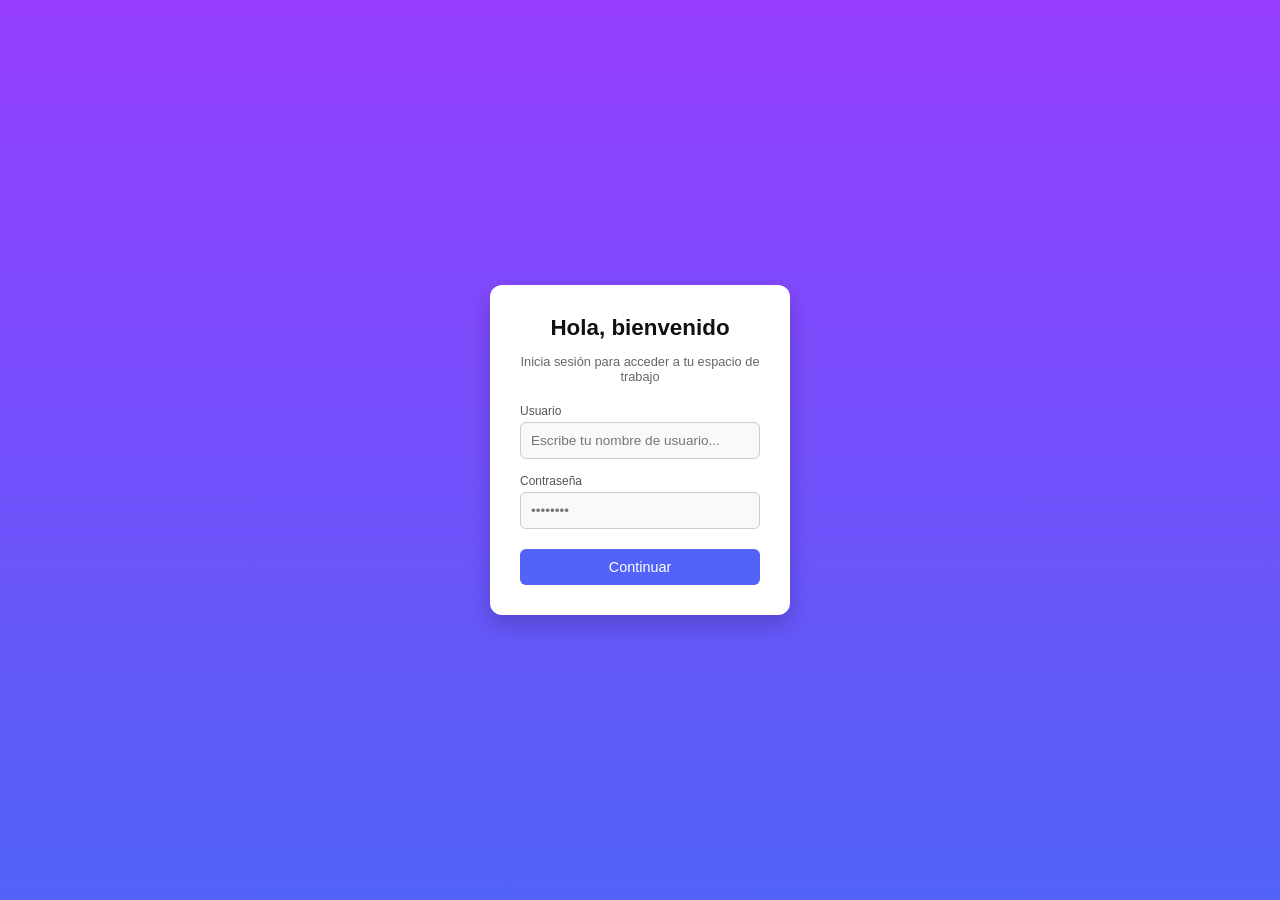
==== frontend/login.html @ 350d8844 "estructura del panel igual que al de un bloc de notas Reemplacé la antigua cuadrícula con una barra " ====
<!DOCTYPE html>
<html lang="es">
<head>
    <meta charset="UTF-8">
    <meta name="viewport" content="width=device-width, initial-scale=1.0">
    <title>Iniciar Sesión</title>
    <link rel="stylesheet" href="style.css">
</head>
<body>

    <div class="login-wrapper">
        <div class="login-container">
            <h2>Hola, bienvenido</h2>
            <p class="login-subtitle">Inicia sesión para acceder a tu espacio de trabajo</p>

            <form id="login-form">
                <div class="input-group">
                    <label for="username">Usuario</label>
                    <input type="text" id="username" placeholder="Escribe tu nombre de usuario..." required autocomplete="off">
                </div>

                <div class="input-group">
                    <label for="password">Contraseña</label>
                    <input type="password" id="password" placeholder="••••••••" required>
                </div>

                <button type="submit" id="login-submit-btn">Continuar</button>
            </form>
        </div>
    </div>

    <script src="login.js"></script>
</body>
</html>
---- frontend/style.css ----
/* Configuración General respetando tu degradado favorito */
body {
    font-family: -apple-system, BlinkMacSystemFont, "Segoe UI", Roboto, Helvetica, Arial, sans-serif;
    margin: 0;
    padding: 0;
    /* 👇 Tu degradado pastel exacto */
    background: linear-gradient(180deg, #963eff 0%, #5263f9 100%);
    background-attachment: fixed;
    color: #ffffff;
}

/* Distribución de la Pantalla en dos columnas */
.notion-layout {
    display: flex;
    height: 100vh;
    width: 100vw;
    overflow: hidden;
}

/* 1. BARRA LATERAL (Efecto Glassmorphism sutil para que combine con el fondo) */
.notion-sidebar {
    width: 240px;
    background-color: rgba(25, 25, 25, 0.45); /* Oscuro semitransparente */
    backdrop-filter: blur(10px); /* Desenfoque de cristal premium */
    -webkit-backdrop-filter: blur(10px);
    border-right: 1px solid rgba(255, 255, 255, 0.1);
    display: flex;
    flex-direction: column;
    padding: 10px 0;
    box-sizing: border-box;
}

.sidebar-header {
    padding: 10px 14px;
    font-weight: 600;
    font-size: 0.95rem;
    color: #ffffff;
}

.sidebar-menu {
    margin-top: 15px;
}

.menu-section {
    font-size: 0.75rem;
    color: #dfd2ff; /* Morado claro para que contraste */
    text-transform: uppercase;
    font-weight: 700;
    padding: 12px 14px 4px 14px;
}

.menu-item {
    padding: 8px 14px;
    font-size: 0.9rem;
    color: #ffffff;
    cursor: pointer;
    display: flex;
    align-items: center;
    gap: 8px; /* 👇 Añade esto para que el emoji no quede pegado al texto */
    transition: background 0.2s;
}

.menu-item:hover {
    background-color: rgba(255, 255, 255, 0.15);
    border-radius: 4px;
    margin: 0 8px;
    padding: 8px 6px;
}

.menu-item.active {
    background-color: rgba(255, 255, 255, 0.25);
    font-weight: 500;
    border-radius: 4px;
    margin: 0 8px;
    padding: 8px 6px;
}

.menu-item.sub {
    color: #f1ebff;
    font-size: 0.85rem;
    padding-left: 24px;
}

/* 2. ÁREA PRINCIPAL CON FONDO DEGRADADO VISIBLE */
.notion-main {
    flex: 1;
    padding: 60px 80px;
    overflow-y: auto;
}

.notion-header h1 {
    font-size: 2.2rem;
    font-weight: 700;
    text-align: center;
    margin-bottom: 50px;
    color: #ffffff;
    text-shadow: 0 2px 4px rgba(0, 0, 0, 0.2); /* Sombra sutil al texto */
}

/* Sección de Páginas */
.section-title {
    font-size: 0.85rem;
    color: #ffffff;
    font-weight: 600;
    margin-bottom: 15px;
    opacity: 0.9;
}

/* Rejilla de Tarjetas */
.cards-grid {
    display: flex;
    gap: 16px;
    flex-wrap: wrap;
}

/* Tarjetas oscuras traslúcidas que dejan ver el fondo sutilmente */
.notion-page-card {
    background-color: rgba(32, 32, 32, 0.75);
    backdrop-filter: blur(5px);
    border: 1px solid rgba(255, 255, 255, 0.1);
    border-radius: 8px;
    width: 160px;
    height: 140px;
    padding: 16px;
    display: flex;
    flex-direction: column;
    justify-content: space-between;
    cursor: pointer;
    transition: all 0.2s ease;
}

.notion-page-card:hover {
    background-color: rgba(44, 44, 44, 0.85);
    transform: translateY(-2px); /* Pequeño brinco hacia arriba al pasar el mouse */
}

/* Tarjeta destacada 'Pendientes' (Color crema de tu captura) */
.notion-page-card.highlight {
    background-color: #f7f5f0;
    color: #191919;
    border: none;
}

.notion-page-card.highlight:hover {
    background-color: #eeebe3;
}

.notion-page-card.highlight .page-info span {
    color: #666666;
}

.page-icon {
    font-size: 1.8rem;
}

.page-info h3 {
    margin: 0 0 4px 0;
    font-size: 0.9rem;
    font-weight: 600;
}

.page-info span {
    font-size: 0.75rem;
    color: #bfaaff; /* Gris morado claro para fechas */
}

/* Tarjeta especial Nueva Página */
.create-card {
    background-color: transparent;
    border: 1px dashed rgba(255, 255, 255, 0.3);
}

.create-card .page-info h3 {
    color: #ffffff;
    opacity: 0.7;
}

.create-card:hover {
    background-color: rgba(255, 255, 255, 0.1);
}

/* ==========================================
   ARREGLO DEL LOG IN (BLANCO, CHICO Y CENTRADO)
   ========================================== */

/* Centra la cajita encima del fondo morado */
.login-wrapper {
    display: flex;
    justify-content: center;
    align-items: center;
    min-height: 100vh;
    width: 100vw;
    position: absolute;
    top: 0;
    left: 0;
    z-index: 999;
}

/* La cajita blanca y pequeña */
.login-wrapper .login-container {
    background-color: #ffffff !important; 
    width: 100%;
    max-width: 300px; /* 👇 Súper compacta */
    padding: 30px;
    border-radius: 12px;
    box-shadow: 0 10px 25px rgba(0, 0, 0, 0.2);
    text-align: center;
    color: #333333 !important;
    box-sizing: border-box;
}

.login-wrapper .login-container h2 {
    font-size: 1.4rem;
    margin: 0 0 6px 0;
    color: #111111;
    font-weight: 600;
}

.login-wrapper .login-subtitle {
    color: #666666;
    font-size: 0.8rem;
    margin-bottom: 20px;
}

.login-wrapper .input-group {
    text-align: left;
    margin-bottom: 15px;
}

.login-wrapper .input-group label {
    display: block;
    font-size: 0.75rem;
    color: #555555;
    margin-bottom: 4px;
    font-weight: 500;
}

/* Inputs bonitos y estilizados */
.login-wrapper .input-group input {
    width: 100%;
    padding: 10px;
    font-size: 0.85rem;
    background-color: #f9f9f9;
    border: 1px solid #cccccc;
    border-radius: 6px;
    color: #333333;
    outline: none;
    box-sizing: border-box;
}

.login-wrapper .input-group input:focus {
    border-color: #5263f9;
    background-color: #ffffff;
}

/* Botón estilizado tipo Notion */
.login-wrapper #login-submit-btn {
    width: 100%;
    background-color: #5263f9;
    color: white;
    border: none;
    padding: 10px;
    font-size: 0.9rem;
    font-weight: 500;
    border-radius: 6px;
    cursor: pointer;
    margin-top: 5px;
    transition: background 0.2s ease;
}

.login-wrapper #login-submit-btn:hover {
    background-color: #3b4cb8;
}
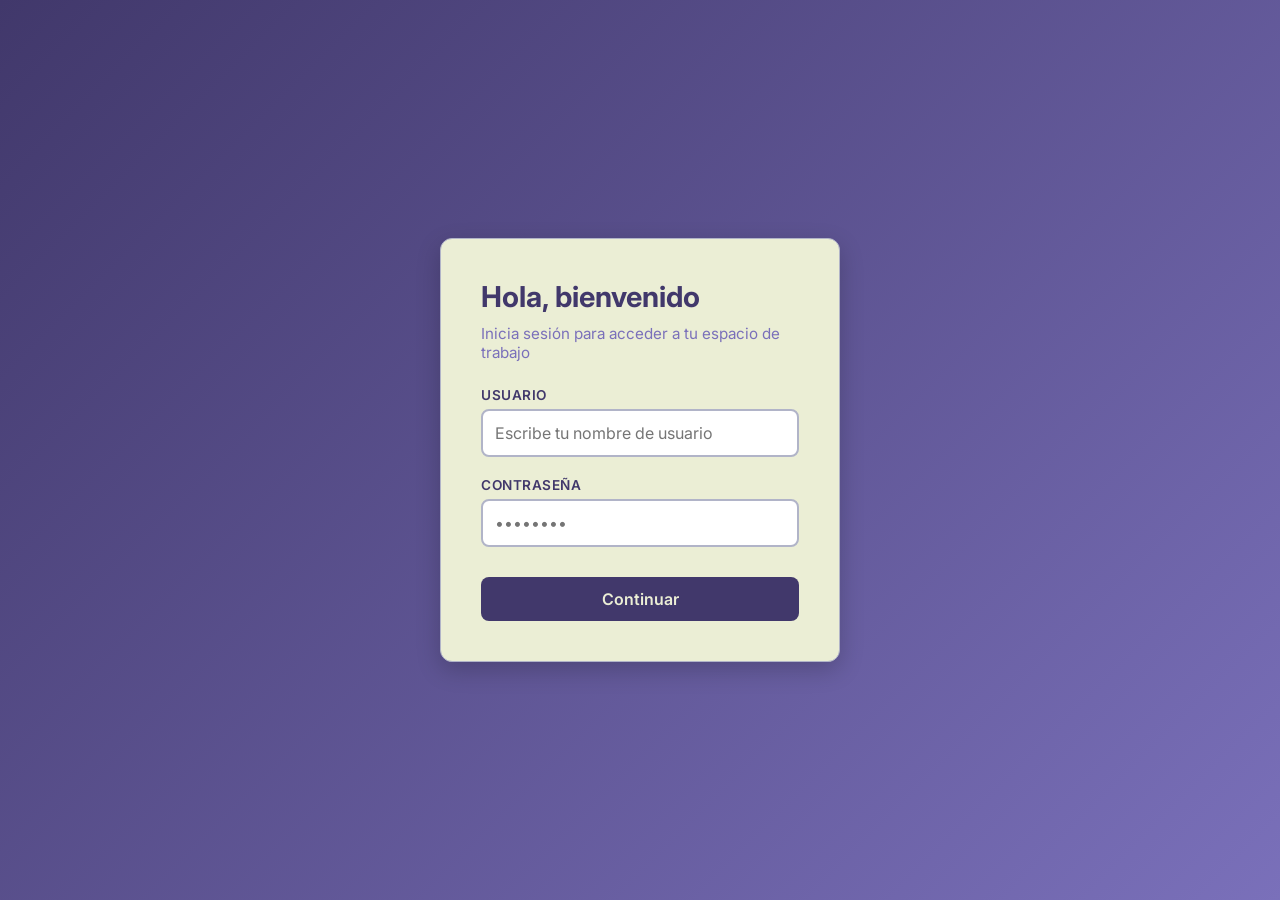
==== commit 996fa26b: "Modificaciones y correcciones se mejoro el diseño de la aplicación y se agregado módulos mas interac" ====
--- a/frontend/login.html
+++ b/frontend/login.html
@@ -3,32 +3,40 @@
 <head>
     <meta charset="UTF-8">
     <meta name="viewport" content="width=device-width, initial-scale=1.0">
-    <title>Iniciar Sesión</title>
+    <title>Notion Clone - Iniciar Sesión</title>
     <link rel="stylesheet" href="style.css">
 </head>
 <body>
 
-    <div class="login-wrapper">
-        <div class="login-container">
-            <h2>Hola, bienvenido</h2>
-            <p class="login-subtitle">Inicia sesión para acceder a tu espacio de trabajo</p>
-
+    <!-- Contenedor que centra todo en pantalla con el degradado -->
+    <div class="login-container">
+        
+        <!-- Tarjeta blanca/beige central -->
+        <div class="login-box">
+            <h1>Hola, bienvenido</h1>
+            <p>Inicia sesión para acceder a tu espacio de trabajo</p>
+            
             <form id="login-form">
-                <div class="input-group">
+                <!-- Grupo Usuario -->
+                <div class="form-group">
                     <label for="username">Usuario</label>
-                    <input type="text" id="username" placeholder="Escribe tu nombre de usuario..." required autocomplete="off">
+                    <input type="text" id="username" placeholder="Escribe tu nombre de usuario" required>
                 </div>
-
-                <div class="input-group">
+                
+                <!-- Grupo Contraseña -->
+                <div class="form-group">
                     <label for="password">Contraseña</label>
                     <input type="password" id="password" placeholder="••••••••" required>
                 </div>
-
-                <button type="submit" id="login-submit-btn">Continuar</button>
+                
+                <!-- Botón de envío -->
+                <button type="submit" class="btn-submit">Continuar</button>
             </form>
         </div>
+
     </div>
 
-    <script src="login.js"></script>
+    <!-- Vinculación del JavaScript (si ya tienes lógica de redirección) -->
+    <script src="app.js"></script>
 </body>
 </html>
--- a/frontend/style.css
+++ b/frontend/style.css
@@ -1,273 +1,379 @@
-/* Configuración General respetando tu degradado favorito */
-body {
-    font-family: -apple-system, BlinkMacSystemFont, "Segoe UI", Roboto, Helvetica, Arial, sans-serif;
+/* ==========================================
+   CONFIGURACIÓN GENERAL Y TIPOGRAFÍA
+   ========================================== */
+@import url('https://fonts.googleapis.com/css2?family=Inter:wght@300;400;500;600;700&display=swap');
+
+* {
     margin: 0;
     padding: 0;
-    /* 👇 Tu degradado pastel exacto */
-    background: linear-gradient(180deg, #963eff 0%, #5263f9 100%);
-    background-attachment: fixed;
+    box-sizing: border-box;
+    font-family: 'Inter', 'Segoe UI', Tahoma, Geneva, Verdana, sans-serif;
+}
+
+body {
+    background-color: #EBEED5; /* BEIGE base */
+    color: #41386B; /* DELFT BLUE para textos */
+    min-height: 100vh;
+}
+
+/* Ocultar secciones inactivas */
+.d-none {
+    display: none !important;
+}
+
+/* ==========================================
+   DISEÑO DE LA PANTALLA DE LOGIN
+   ========================================== */
+.login-container {
+    display: flex;
+    justify-content: center;
+    align-items: center;
+    min-height: 100vh;
+    background: linear-gradient(135deg, #41386B 0%, #7A70BA 100%);
+    padding: 20px;
+}
+
+.login-box {
+    background: #EBEED5; /* BEIGE */
+    padding: 40px;
+    border-radius: 12px;
+    box-shadow: 0 8px 24px rgba(0, 0, 0, 0.2);
+    width: 100%;
+    max-width: 400px;
+    border: 1px solid #B1B4C8;
+}
+
+.login-box h1 {
+    font-size: 1.8rem;
+    color: #41386B;
+    margin-bottom: 10px;
+    font-weight: 700;
+}
+
+.login-box p {
+    font-size: 0.95rem;
+    color: #7A70BA;
+    margin-bottom: 25px;
+}
+
+/* Formulario */
+.form-group {
+    margin-bottom: 20px;
+}
+
+.form-group label {
+    display: block;
+    font-size: 0.85rem;
+    font-weight: 600;
+    margin-bottom: 6px;
+    color: #41386B;
+    text-transform: uppercase;
+    letter-spacing: 0.5px;
+}
+
+.form-group input {
+    width: 100%;
+    padding: 12px;
+    border: 2px solid #B1B4C8;
+    border-radius: 8px;
+    background-color: #ffffff;
+    color: #41386B;
+    font-size: 1rem;
+    transition: all 0.3s ease;
+}
+
+.form-group input:focus {
+    outline: none;
+    border-color: #7A70BA;
+    box-shadow: 0 0 0 3px rgba(122, 112, 186, 0.2);
+}
+
+.btn-submit {
+    width: 100%;
+    padding: 12px;
+    background-color: #41386B;
+    color: #EBEED5;
+    border: none;
+    border-radius: 8px;
+    font-size: 1rem;
+    font-weight: 600;
+    cursor: pointer;
+    transition: background-color 0.2s ease;
+    margin-top: 10px;
+}
+
+.btn-submit:hover {
+    background-color: #7A70BA;
+}
+
+/* ==========================================
+   DISEÑO INTERFAZ PRINCIPAL (APP)
+   ========================================== */
+.notion-container {
+    display: flex;
+    min-height: 100vh;
+}
+
+/* Barra Lateral */
+.notion-sidebar {
+    width: 260px;
+    min-height: 100vh; /* Alarga la barra completamente hacia abajo */
+    height: 100%;       /* Asegura que cubra todo el espacio vertical disponible */
+    background-color: #41386B; /* DELFT BLUE */
+    color: #EBEED5;
+    padding: 25px 15px;
+    display: flex;
+    flex-direction: column;
+    gap: 20px;
+    border-right: 1px solid rgba(255, 255, 255, 0.1);
+}
+
+.sidebar-title {
+    font-size: 1.1rem;
+    font-weight: 700;
+    padding-left: 10px;
+    letter-spacing: 0.5px;
+    color: #B1B4C8;
+}
+
+.menu-list {
+    display: flex;
+    flex-direction: column;
+    gap: 5px;
+    list-style: none;
+}
+
+.menu-item {
+    padding: 10px 12px;
+    border-radius: 6px;
+    cursor: pointer;
+    font-size: 0.95rem;
+    font-weight: 500;
+    display: flex;
+    align-items: center;
+    gap: 10px;
+    transition: all 0.2s ease;
+}
+
+.menu-item:hover, .menu-item.active {
+    background-color: #7A70BA; /* AMETHYST */
     color: #ffffff;
 }
 
-/* Distribución de la Pantalla en dos columnas */
-.notion-layout {
-    display: flex;
-    height: 100vh;
-    width: 100vw;
-    overflow: hidden;
-}
-
-/* 1. BARRA LATERAL (Efecto Glassmorphism sutil para que combine con el fondo) */
-.notion-sidebar {
-    width: 240px;
-    background-color: rgba(25, 25, 25, 0.45); /* Oscuro semitransparente */
-    backdrop-filter: blur(10px); /* Desenfoque de cristal premium */
-    -webkit-backdrop-filter: blur(10px);
-    border-right: 1px solid rgba(255, 255, 255, 0.1);
-    display: flex;
-    flex-direction: column;
-    padding: 10px 0;
-    box-sizing: border-box;
-}
-
-.sidebar-header {
-    padding: 10px 14px;
-    font-weight: 600;
-    font-size: 0.95rem;
-    color: #ffffff;
-}
-
-.sidebar-menu {
-    margin-top: 15px;
-}
-
-.menu-section {
-    font-size: 0.75rem;
-    color: #dfd2ff; /* Morado claro para que contraste */
-    text-transform: uppercase;
-    font-weight: 700;
-    padding: 12px 14px 4px 14px;
-}
-
-.menu-item {
-    padding: 8px 14px;
-    font-size: 0.9rem;
-    color: #ffffff;
-    cursor: pointer;
-    display: flex;
-    align-items: center;
-    gap: 8px; /* 👇 Añade esto para que el emoji no quede pegado al texto */
-    transition: background 0.2s;
-}
-
-.menu-item:hover {
-    background-color: rgba(255, 255, 255, 0.15);
-    border-radius: 4px;
-    margin: 0 8px;
-    padding: 8px 6px;
-}
-
-.menu-item.active {
-    background-color: rgba(255, 255, 255, 0.25);
-    font-weight: 500;
-    border-radius: 4px;
-    margin: 0 8px;
-    padding: 8px 6px;
-}
-
-.menu-item.sub {
-    color: #f1ebff;
-    font-size: 0.85rem;
-    padding-left: 24px;
-}
-
-/* 2. ÁREA PRINCIPAL CON FONDO DEGRADADO VISIBLE */
+/* Área de Contenido Principal */
 .notion-main {
     flex: 1;
-    padding: 60px 80px;
+    background-color: #EBEED5; /* BEIGE */
+    padding: 40px;
     overflow-y: auto;
 }
 
-.notion-header h1 {
-    font-size: 2.2rem;
+.notion-header {
+    margin-bottom: 30px;
+    border-bottom: 2px solid #B1B4C8;
+    padding-bottom: 15px;
+}
+
+.header-top {
+    display: flex;
+    justify-content: space-between;
+    align-items: center;
+    flex-wrap: wrap;
+    gap: 15px;
+}
+
+.header-top h1 {
+    font-size: 2rem;
+    color: #41386B;
     font-weight: 700;
-    text-align: center;
-    margin-bottom: 50px;
-    color: #ffffff;
-    text-shadow: 0 2px 4px rgba(0, 0, 0, 0.2); /* Sombra sutil al texto */
-}
-
-/* Sección de Páginas */
+}
+
+.badge-counter {
+    background: #B1B4C8; /* FRENCH GRAY */
+    color: #41386B;
+    padding: 6px 14px;
+    border-radius: 20px;
+    font-size: 0.85rem;
+    font-weight: 600;
+}
+
+/* Bloques de Formulario (Notas y Tareas) */
+.app-form-box {
+    background: #ffffff;
+    padding: 25px;
+    border-radius: 12px;
+    border: 1px solid #B1B4C8;
+    margin-bottom: 25px;
+    box-shadow: 0 4px 12px rgba(0,0,0,0.02);
+}
+
+.app-form-box input[type="text"], 
+.app-form-box textarea,
+.search-filter-bar input {
+    width: 100%;
+    padding: 12px;
+    border: 1px solid #B1B4C8;
+    border-radius: 8px;
+    margin-bottom: 15px;
+    font-size: 1rem;
+    color: #41386B;
+    background: #ffffff;
+}
+
+.form-row {
+    margin-bottom: 15px;
+    font-size: 0.95rem;
+    font-weight: 500;
+}
+
+.styled-select {
+    padding: 8px 12px;
+    border: 1px solid #B1B4C8;
+    background: #ffffff;
+    color: #41386B;
+    border-radius: 6px;
+    font-size: 0.9rem;
+    cursor: pointer;
+}
+
+.app-form-box button {
+    padding: 10px 20px;
+    background-color: #B0C49C; /* OLIVINE */
+    color: #41386B;
+    border: none;
+    border-radius: 6px;
+    font-weight: 600;
+    cursor: pointer;
+    transition: background 0.2s ease;
+}
+
+.app-form-box button:hover {
+    background-color: #92aa7b;
+}
+
+/* Secciones */
 .section-title {
-    font-size: 0.85rem;
-    color: #ffffff;
-    font-weight: 600;
-    margin-bottom: 15px;
-    opacity: 0.9;
+    font-size: 1.3rem;
+    font-weight: 600;
+    color: #41386B;
+    margin-bottom: 20px;
 }
 
 /* Rejilla de Tarjetas */
-.cards-grid {
-    display: flex;
-    gap: 16px;
+.cards-grid, .notes-grid-layout {
+    display: flex;
     flex-wrap: wrap;
-}
-
-/* Tarjetas oscuras traslúcidas que dejan ver el fondo sutilmente */
-.notion-page-card {
-    background-color: rgba(32, 32, 32, 0.75);
-    backdrop-filter: blur(5px);
-    border: 1px solid rgba(255, 255, 255, 0.1);
-    border-radius: 8px;
-    width: 160px;
-    height: 140px;
-    padding: 16px;
+    gap: 20px;
+}
+
+.notion-page-card, .note-card-complex {
+    background: #ffffff;
+    border: 1px solid #B1B4C8;
+    padding: 20px;
+    border-radius: 10px;
+    width: 280px;
+    box-shadow: 0 4px 10px rgba(0,0,0,0.02);
+    transition: transform 0.2s;
+}
+
+.notion-page-card:hover {
+    transform: translateY(-3px);
+    cursor: pointer;
+}
+
+.create-card {
+    border: 2px dashed #7A70BA;
+    display: flex;
+    align-items: center;
+    gap: 15px;
+}
+
+.category-tag {
+    display: inline-block;
+    padding: 3px 8px;
+    font-size: 0.75rem;
+    font-weight: 600;
+    border-radius: 4px;
+    background: #7A70BA;
+    color: white;
+    margin-bottom: 10px;
+}
+
+.note-card-actions {
+    display: flex;
+    justify-content: space-between;
+    margin-top: 15px;
+}
+
+.action-btn {
+    background: none;
+    border: none;
+    font-size: 1.1rem;
+    cursor: pointer;
+}
+
+/* Listas de Tareas */
+.styled-list {
+    list-style: none;
     display: flex;
     flex-direction: column;
+    gap: 10px;
+}
+
+.task-item {
+    background: #ffffff;
+    padding: 15px;
+    border-radius: 8px;
+    border: 1px solid #B1B4C8;
+    display: flex;
     justify-content: space-between;
-    cursor: pointer;
-    transition: all 0.2s ease;
-}
-
-.notion-page-card:hover {
-    background-color: rgba(44, 44, 44, 0.85);
-    transform: translateY(-2px); /* Pequeño brinco hacia arriba al pasar el mouse */
-}
-
-/* Tarjeta destacada 'Pendientes' (Color crema de tu captura) */
-.notion-page-card.highlight {
-    background-color: #f7f5f0;
-    color: #191919;
+    align-items: center;
+}
+
+.task-item.completed span {
+    text-decoration: line-through;
+    opacity: 0.5;
+}
+
+/* Tablas */
+.table-container {
+    overflow-x: auto;
+    background: white;
+    border-radius: 8px;
+    border: 1px solid #B1B4C8;
+}
+
+.editable-table {
+    width: 100%;
+    border-collapse: collapse;
+}
+
+.editable-table th {
+    background-color: #7A70BA;
+    color: white;
+    padding: 12px;
+    text-align: left;
+}
+
+.editable-table td {
+    padding: 8px;
+    border-bottom: 1px solid #B1B4C8;
+}
+
+.editable-table input {
+    width: 100%;
     border: none;
-}
-
-.notion-page-card.highlight:hover {
-    background-color: #eeebe3;
-}
-
-.notion-page-card.highlight .page-info span {
-    color: #666666;
-}
-
-.page-icon {
-    font-size: 1.8rem;
-}
-
-.page-info h3 {
-    margin: 0 0 4px 0;
-    font-size: 0.9rem;
-    font-weight: 600;
-}
-
-.page-info span {
-    font-size: 0.75rem;
-    color: #bfaaff; /* Gris morado claro para fechas */
-}
-
-/* Tarjeta especial Nueva Página */
-.create-card {
-    background-color: transparent;
-    border: 1px dashed rgba(255, 255, 255, 0.3);
-}
-
-.create-card .page-info h3 {
-    color: #ffffff;
-    opacity: 0.7;
-}
-
-.create-card:hover {
-    background-color: rgba(255, 255, 255, 0.1);
-}
-
-/* ==========================================
-   ARREGLO DEL LOG IN (BLANCO, CHICO Y CENTRADO)
-   ========================================== */
-
-/* Centra la cajita encima del fondo morado */
-.login-wrapper {
-    display: flex;
-    justify-content: center;
-    align-items: center;
-    min-height: 100vh;
-    width: 100vw;
-    position: absolute;
-    top: 0;
-    left: 0;
-    z-index: 999;
-}
-
-/* La cajita blanca y pequeña */
-.login-wrapper .login-container {
-    background-color: #ffffff !important; 
-    width: 100%;
-    max-width: 300px; /* 👇 Súper compacta */
-    padding: 30px;
-    border-radius: 12px;
-    box-shadow: 0 10px 25px rgba(0, 0, 0, 0.2);
-    text-align: center;
-    color: #333333 !important;
-    box-sizing: border-box;
-}
-
-.login-wrapper .login-container h2 {
-    font-size: 1.4rem;
-    margin: 0 0 6px 0;
-    color: #111111;
-    font-weight: 600;
-}
-
-.login-wrapper .login-subtitle {
-    color: #666666;
-    font-size: 0.8rem;
-    margin-bottom: 20px;
-}
-
-.login-wrapper .input-group {
-    text-align: left;
-    margin-bottom: 15px;
-}
-
-.login-wrapper .input-group label {
-    display: block;
-    font-size: 0.75rem;
-    color: #555555;
-    margin-bottom: 4px;
-    font-weight: 500;
-}
-
-/* Inputs bonitos y estilizados */
-.login-wrapper .input-group input {
-    width: 100%;
-    padding: 10px;
-    font-size: 0.85rem;
-    background-color: #f9f9f9;
-    border: 1px solid #cccccc;
-    border-radius: 6px;
-    color: #333333;
-    outline: none;
-    box-sizing: border-box;
-}
-
-.login-wrapper .input-group input:focus {
-    border-color: #5263f9;
-    background-color: #ffffff;
-}
-
-/* Botón estilizado tipo Notion */
-.login-wrapper #login-submit-btn {
-    width: 100%;
-    background-color: #5263f9;
-    color: white;
-    border: none;
-    padding: 10px;
-    font-size: 0.9rem;
-    font-weight: 500;
-    border-radius: 6px;
-    cursor: pointer;
-    margin-top: 5px;
-    transition: background 0.2s ease;
-}
-
-.login-wrapper #login-submit-btn:hover {
-    background-color: #3b4cb8;
+    padding: 6px;
+    background: transparent;
+    color: #41386B;
+}
+
+.editable-table input:focus {
+    background: #FFF8F0;
+    outline: 1px solid #7A70BA;
+}
+
+/* Selector de temas superior */
+.extra-controls {
+    margin-top: 10px;
 }
